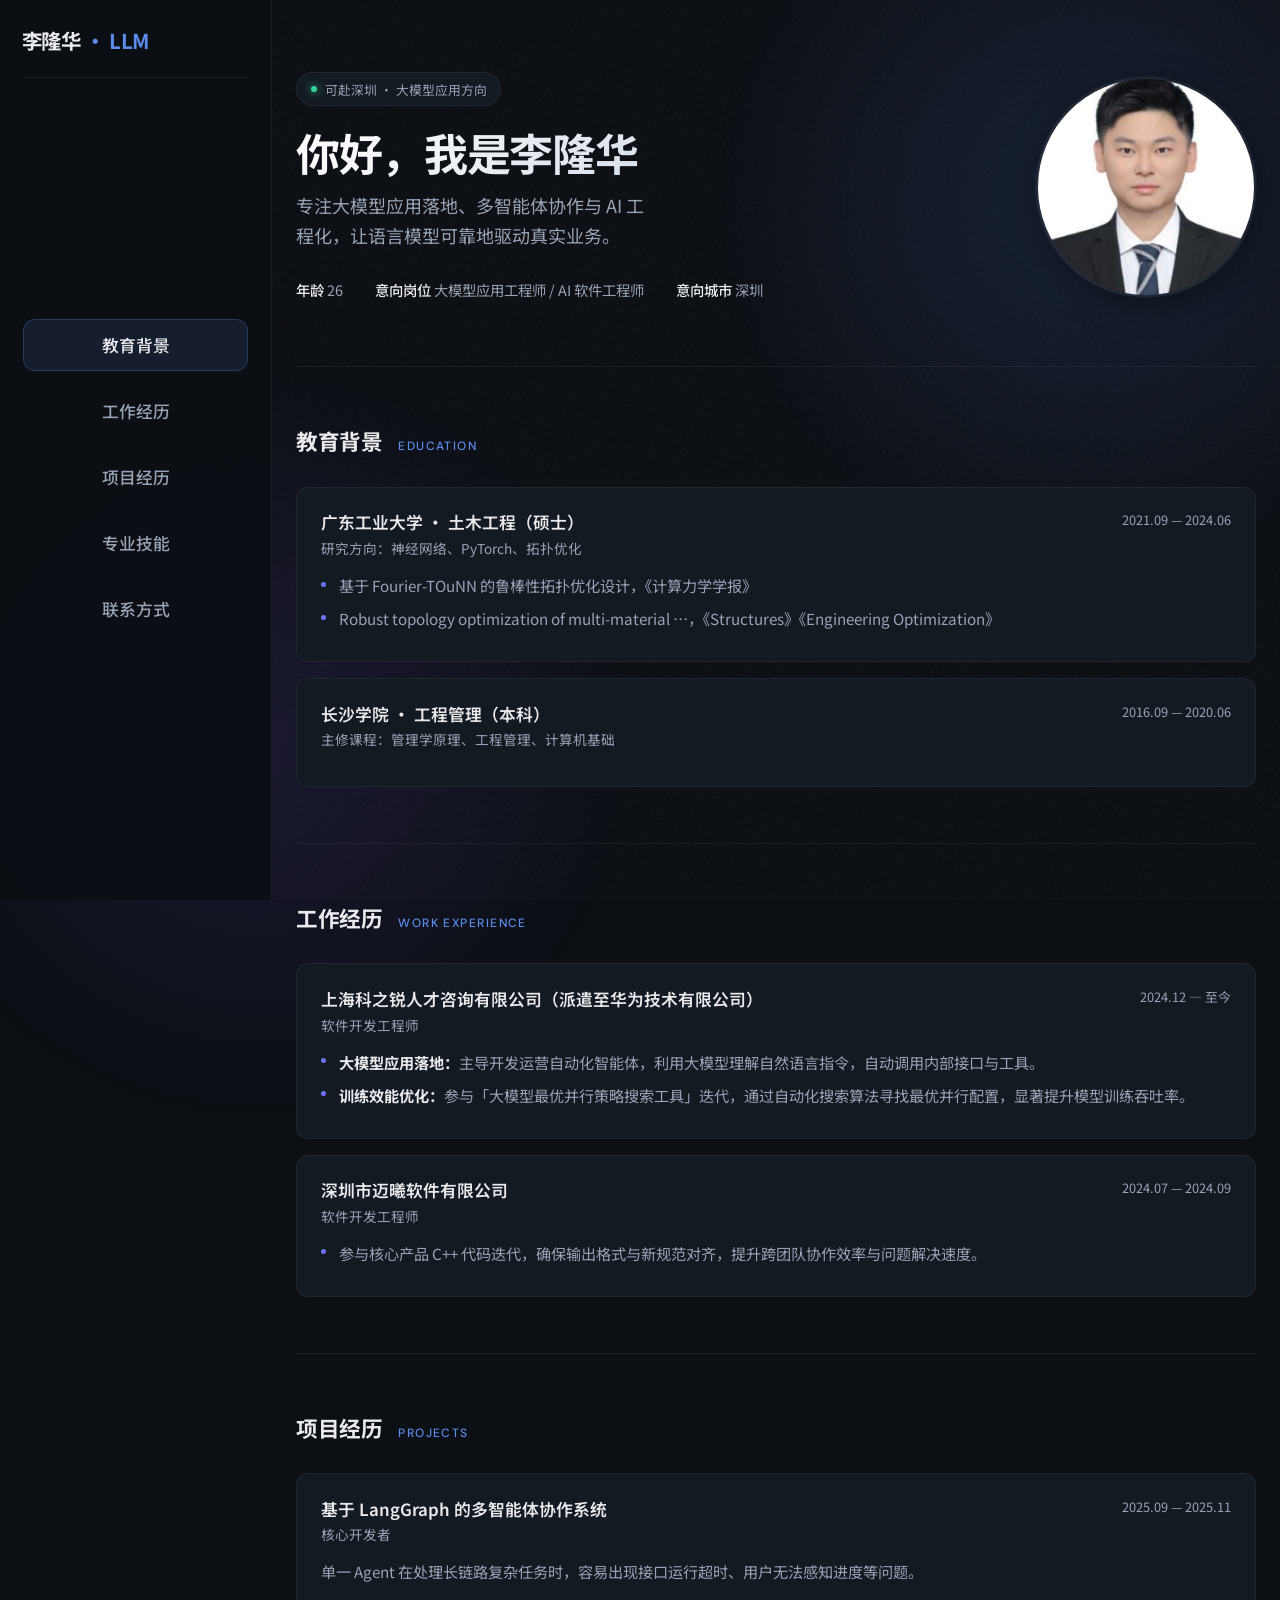
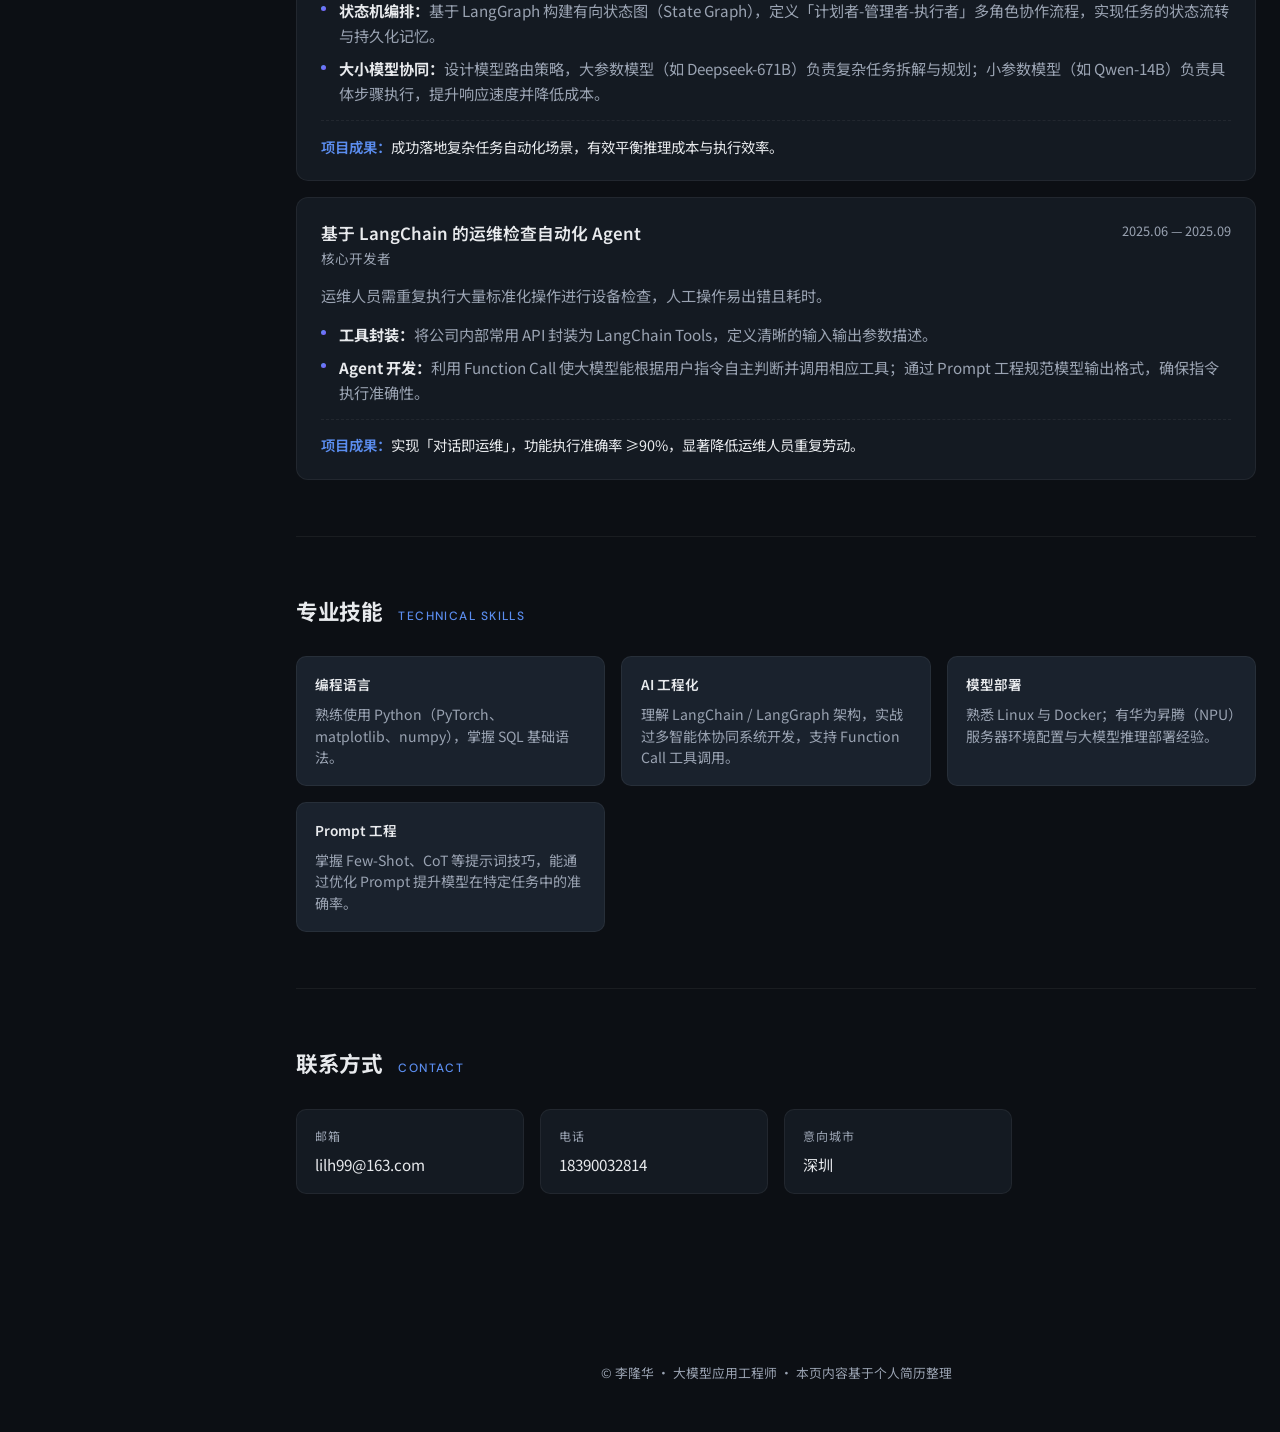
==== index.html @ 50808f7a "个人主页第一版--初步框架" ====
<!DOCTYPE html>
<html lang="zh-CN">
<head>
  <meta charset="UTF-8" />
  <meta name="viewport" content="width=device-width, initial-scale=1.0" />
  <meta name="description" content="李隆华 — 大模型应用工程师 / AI 软件工程师" />
  <title>李隆华 | 大模型应用工程师</title>
  <link rel="preconnect" href="https://fonts.googleapis.com" />
  <link rel="preconnect" href="https://fonts.gstatic.com" crossorigin />
  <link href="https://fonts.googleapis.com/css2?family=DM+Sans:ital,opsz,wght@0,9..40,400;0,9..40,500;0,9..40,600;0,9..40,700;1,9..40,400&family=Noto+Sans+SC:wght@400;500;600;700&display=swap" rel="stylesheet" />
  <style>
    :root {
      --bg: #0c0f14;
      --surface: #141a22;
      --surface2: #1a222d;
      --border: rgba(255, 255, 255, 0.06);
      --text: #e8eaed;
      --muted: #9aa3b2;
      --accent: #5b8def;
      --accent2: #7c5cff;
      --glow: rgba(91, 141, 239, 0.15);
      --sidebar-width: 272px;
      --header-height: 72px;
    }

    * {
      box-sizing: border-box;
      margin: 0;
      padding: 0;
    }

    html {
      scroll-behavior: smooth;
      scroll-padding-top: var(--header-height, 72px);
    }

    body {
      font-family: "Noto Sans SC", "DM Sans", system-ui, sans-serif;
      background: var(--bg);
      color: var(--text);
      line-height: 1.65;
      font-size: 16px;
      min-height: 100vh;
    }

    .noise {
      pointer-events: none;
      position: fixed;
      inset: 0;
      opacity: 0.03;
      background-image: url("data:image/svg+xml,%3Csvg viewBox='0 0 256 256' xmlns='http://www.w3.org/2000/svg'%3E%3Cfilter id='n'%3E%3CfeTurbulence type='fractalNoise' baseFrequency='0.9' numOctaves='4' stitchTiles='stitch'/%3E%3C/filter%3E%3Crect width='100%25' height='100%25' filter='url(%23n)'/%3E%3C/svg%3E");
      z-index: 0;
      transform: translateZ(0);
    }

    .gradient-orb {
      position: fixed;
      width: 60vw;
      height: 60vw;
      max-width: 900px;
      max-height: 900px;
      border-radius: 50%;
      background: radial-gradient(circle, var(--glow) 0%, transparent 70%);
      top: -20%;
      right: -15%;
      pointer-events: none;
      z-index: 0;
      contain: strict;
      transform: translateZ(0);
    }

    .gradient-orb2 {
      bottom: -25%;
      left: -10%;
      top: auto;
      right: auto;
      background: radial-gradient(circle, rgba(124, 92, 255, 0.12) 0%, transparent 70%);
    }

    header {
      position: fixed;
      left: 0;
      top: 0;
      bottom: 0;
      width: var(--sidebar-width);
      z-index: 100;
      background: rgba(12, 15, 20, 0.97);
      border-right: 1px solid var(--border);
      border-bottom: none;
    }

    .nav-inner {
      max-width: none;
      margin: 0;
      height: 100%;
      min-height: 100vh;
      padding: 1.65rem 1.35rem 2rem;
      display: flex;
      flex-direction: column;
      align-items: stretch;
      justify-content: flex-start;
      gap: 0;
    }

    .logo {
      flex-shrink: 0;
      width: 100%;
      text-align: left;
      font-weight: 700;
      font-size: 1.28rem;
      letter-spacing: -0.02em;
      color: var(--text);
      text-decoration: none;
      line-height: 1.38;
      padding-bottom: 1.4rem;
      margin-bottom: 0;
      border-bottom: 1px solid var(--border);
    }

    .logo span {
      color: var(--accent);
    }

    .site-nav {
      flex: 1;
      min-width: 0;
      min-height: 0;
      width: 100%;
      display: flex;
      flex-direction: column;
      justify-content: center;
      padding: 1.15rem 0 0.65rem;
    }

    .nav-list {
      list-style: none;
      display: flex;
      flex-direction: column;
      flex-wrap: nowrap;
      align-items: stretch;
      gap: 0.85rem;
      width: 100%;
      max-width: 100%;
      overflow-x: visible;
      overflow-y: auto;
      -webkit-overflow-scrolling: touch;
      scrollbar-width: thin;
      scrollbar-color: var(--border) transparent;
      padding: 0.65rem 0.1rem;
      mask-image: none;
    }

    .nav-list::-webkit-scrollbar {
      height: 4px;
    }

    .nav-list::-webkit-scrollbar-thumb {
      background: var(--border);
      border-radius: 4px;
    }

    .nav-link {
      flex-shrink: 0;
      display: block;
      text-align: center;
      color: var(--muted);
      text-decoration: none;
      font-size: 1.05rem;
      font-weight: 500;
      padding: 0.88rem 1rem;
      border-radius: 12px;
      line-height: 1.45;
      white-space: normal;
      transition: color 0.2s, background 0.2s;
    }

    .nav-link:hover {
      color: var(--text);
      background: rgba(255, 255, 255, 0.04);
    }

    .nav-link.active {
      color: var(--text);
      background: rgba(91, 141, 239, 0.12);
      box-shadow: inset 0 0 0 1px rgba(91, 141, 239, 0.25);
    }

    .content-column {
      margin-left: var(--sidebar-width);
      padding: 0 1.5rem 0;
    }

    main {
      position: relative;
      z-index: 1;
      max-width: 1040px;
      margin: 0 auto;
      padding: 0 0 5rem;
    }

    .hero {
      padding: 4.5rem 0 4rem;
      border-bottom: 1px solid var(--border);
      scroll-margin-top: 12px;
    }

    .hero-layout {
      display: flex;
      flex-direction: row;
      align-items: center;
      justify-content: space-between;
      gap: 2rem 3rem;
    }

    .hero-copy {
      flex: 1;
      min-width: 0;
    }

    .hero-photo {
      flex-shrink: 0;
      display: flex;
      align-items: center;
      justify-content: center;
    }

    .hero-photo img {
      display: block;
      width: min(220px, 32vw);
      height: auto;
      aspect-ratio: 1;
      border-radius: 50%;
      object-fit: cover;
      object-position: center 15%;
      border: 2px solid var(--border);
      box-shadow: 0 8px 32px rgba(0, 0, 0, 0.4), 0 0 0 1px rgba(255, 255, 255, 0.06);
    }

    .section-anchor {
      scroll-margin-top: 12px;
    }

    .hero-badge {
      display: inline-flex;
      align-items: center;
      gap: 0.5rem;
      padding: 0.35rem 0.85rem;
      border-radius: 999px;
      background: var(--surface);
      border: 1px solid var(--border);
      font-size: 0.8rem;
      color: var(--muted);
      margin-bottom: 1.25rem;
    }

    .hero-badge::before {
      content: "";
      width: 6px;
      height: 6px;
      border-radius: 50%;
      background: #34d399;
      box-shadow: 0 0 8px #34d399;
    }

    .hero h1 {
      font-size: clamp(2rem, 5vw, 2.75rem);
      font-weight: 700;
      letter-spacing: -0.03em;
      line-height: 1.2;
      margin-bottom: 0.75rem;
      background: linear-gradient(135deg, #fff 0%, #b8c5d6 100%);
      -webkit-background-clip: text;
      -webkit-text-fill-color: transparent;
      background-clip: text;
    }

    .hero .tagline {
      font-size: 1.125rem;
      color: var(--muted);
      max-width: 36ch;
      margin-bottom: 1.75rem;
    }

    .hero-meta {
      display: flex;
      flex-wrap: wrap;
      gap: 1rem 2rem;
      font-size: 0.9rem;
      color: var(--muted);
    }

    .hero-meta strong {
      color: var(--text);
      font-weight: 500;
    }

    .section {
      padding: 3.5rem 0;
      border-bottom: 1px solid var(--border);
    }

    .section:last-of-type {
      border-bottom: none;
    }

    .section-head {
      display: flex;
      align-items: baseline;
      gap: 1rem;
      margin-bottom: 1.75rem;
    }

    .section-head h2 {
      font-size: 1.35rem;
      font-weight: 700;
      letter-spacing: -0.02em;
    }

    .section-head .en {
      font-family: "DM Sans", sans-serif;
      font-size: 0.75rem;
      font-weight: 500;
      text-transform: uppercase;
      letter-spacing: 0.12em;
      color: var(--accent);
    }

    .card {
      background: var(--surface);
      border: 1px solid var(--border);
      border-radius: 12px;
      padding: 1.35rem 1.5rem;
      margin-bottom: 1rem;
    }

    .card:last-child {
      margin-bottom: 0;
    }

    .card-header {
      display: flex;
      flex-wrap: wrap;
      align-items: flex-start;
      justify-content: space-between;
      gap: 0.5rem 1rem;
      margin-bottom: 0.85rem;
    }

    .card-title {
      font-weight: 600;
      font-size: 1.05rem;
    }

    .card-sub {
      font-size: 0.85rem;
      color: var(--muted);
    }

    .card-date {
      font-size: 0.8rem;
      color: var(--muted);
      white-space: nowrap;
      font-variant-numeric: tabular-nums;
    }

    ul.dots {
      list-style: none;
      padding-left: 0;
    }

    ul.dots li {
      position: relative;
      padding-left: 1.1rem;
      margin-bottom: 0.5rem;
      color: var(--muted);
      font-size: 0.95rem;
    }

    ul.dots li::before {
      content: "";
      position: absolute;
      left: 0;
      top: 0.55em;
      width: 5px;
      height: 5px;
      border-radius: 50%;
      background: linear-gradient(135deg, var(--accent), var(--accent2));
    }

    .skills-grid {
      display: grid;
      grid-template-columns: repeat(auto-fill, minmax(260px, 1fr));
      gap: 1rem;
    }

    .skill-item {
      background: var(--surface2);
      border: 1px solid var(--border);
      border-radius: 10px;
      padding: 1rem 1.15rem;
    }

    .skill-item h3 {
      font-size: 0.85rem;
      font-weight: 600;
      color: var(--text);
      margin-bottom: 0.5rem;
    }

    .skill-item p {
      font-size: 0.88rem;
      color: var(--muted);
      line-height: 1.55;
    }

    .project-outcome {
      margin-top: 0.85rem;
      padding-top: 0.85rem;
      border-top: 1px dashed var(--border);
      font-size: 0.9rem;
      color: var(--text);
    }

    .project-outcome strong {
      color: var(--accent);
      font-weight: 600;
    }

    .contact-grid {
      display: grid;
      grid-template-columns: repeat(auto-fill, minmax(200px, 1fr));
      gap: 1rem;
    }

    .contact-item {
      background: var(--surface);
      border: 1px solid var(--border);
      border-radius: 10px;
      padding: 1rem 1.15rem;
    }

    .contact-item .label {
      font-size: 0.75rem;
      text-transform: uppercase;
      letter-spacing: 0.08em;
      color: var(--muted);
      margin-bottom: 0.35rem;
    }

    .contact-item a,
    .contact-item span {
      color: var(--text);
      text-decoration: none;
      font-size: 0.95rem;
      word-break: break-all;
    }

    .contact-item a:hover {
      color: var(--accent);
    }

    footer {
      text-align: center;
      max-width: 1040px;
      margin: 0 auto;
      padding: 2rem 0 3rem;
      color: var(--muted);
      font-size: 0.8rem;
      position: relative;
      z-index: 1;
    }

    @media (min-width: 641px) {
      html {
        scroll-padding-top: 12px;
      }
    }

    @media (max-width: 640px) {
      html {
        scroll-padding-top: var(--header-height, 72px);
      }

      header {
        position: sticky;
        top: 0;
        bottom: auto;
        left: auto;
        width: 100%;
        height: auto;
        border-right: none;
        border-bottom: 1px solid var(--border);
      }

      .nav-inner {
        flex-direction: row;
        flex-wrap: wrap;
        align-items: center;
        justify-content: space-between;
        min-height: 0;
        height: auto;
        padding: 0.75rem 1.5rem;
        gap: 0.75rem 1rem;
      }

      .logo {
        width: auto;
        text-align: left;
        font-size: 1rem;
        padding-bottom: 0;
        margin-bottom: 0;
        border-bottom: none;
      }

      .site-nav {
        flex: 1 1 100%;
        min-height: 0;
        width: auto;
        justify-content: stretch;
        padding: 0;
      }

      .nav-list {
        flex-direction: row;
        align-items: center;
        gap: 0.25rem;
        width: 100%;
        padding: 0.2rem 0 0.35rem;
        overflow-x: auto;
        overflow-y: hidden;
        mask-image: linear-gradient(to right, transparent, #000 12px, #000 calc(100% - 12px), transparent);
      }

      .nav-link {
        text-align: left;
        white-space: nowrap;
        font-size: 0.875rem;
        padding: 0.45rem 0.6rem;
        border-radius: 8px;
        line-height: 1.35;
      }

      .content-column {
        margin-left: 0;
      }

      main,
      footer {
        max-width: none;
      }

      footer {
        padding: 2rem 0 3rem;
      }

      .hero,
      .section-anchor {
        scroll-margin-top: calc(var(--header-height) + 8px);
      }

      .hero {
        padding-top: 3rem;
      }

      .hero-layout {
        flex-direction: column;
        align-items: center;
        text-align: center;
        gap: 1.75rem;
      }

      .hero-copy {
        text-align: center;
      }

      .hero-copy .hero-badge {
        margin-left: auto;
        margin-right: auto;
      }

      .hero-copy .tagline {
        margin-left: auto;
        margin-right: auto;
      }

      .hero-copy .hero-meta {
        justify-content: center;
      }

      .hero-photo {
        order: -1;
      }

      .hero-photo img {
        width: min(160px, 42vw);
      }
    }
  </style>
</head>
<body>
  <div class="noise" aria-hidden="true"></div>
  <div class="gradient-orb" aria-hidden="true"></div>
  <div class="gradient-orb gradient-orb2" aria-hidden="true"></div>

  <header id="site-header">
    <div class="nav-inner">
      <a class="logo" href="#">李隆华 <span>· LLM</span></a>
      <nav class="site-nav" aria-label="页面导航">
        <ul class="nav-list">
          <li><a class="nav-link" href="#education" data-section="education">教育背景</a></li>
          <li><a class="nav-link" href="#experience" data-section="experience">工作经历</a></li>
          <li><a class="nav-link" href="#projects" data-section="projects">项目经历</a></li>
          <li><a class="nav-link" href="#skills" data-section="skills">专业技能</a></li>
          <li><a class="nav-link" href="#contact" data-section="contact">联系方式</a></li>
        </ul>
      </nav>
    </div>
  </header>

  <div class="content-column">
  <main>
    <section class="hero" id="top">
      <div class="hero-layout">
        <div class="hero-copy">
          <div class="hero-badge">可赴深圳 · 大模型应用方向</div>
          <h1>你好，我是李隆华</h1>
          <p class="tagline">专注大模型应用落地、多智能体协作与 AI 工程化，让语言模型可靠地驱动真实业务。</p>
          <div class="hero-meta">
            <span><strong>年龄</strong> 26</span>
            <span><strong>意向岗位</strong> 大模型应用工程师 / AI 软件工程师</span>
            <span><strong>意向城市</strong> 深圳</span>
          </div>
        </div>
        <div class="hero-photo">
          <img src="assets/profile.png" alt="李隆华" width="220" height="220" decoding="async" />
        </div>
      </div>
    </section>

    <section class="section section-anchor" id="education">
      <div class="section-head">
        <h2>教育背景</h2>
        <span class="en">Education</span>
      </div>
      <div class="card">
        <div class="card-header">
          <div>
            <div class="card-title">广东工业大学 · 土木工程（硕士）</div>
            <div class="card-sub">研究方向：神经网络、PyTorch、拓扑优化</div>
          </div>
          <span class="card-date">2021.09 — 2024.06</span>
        </div>
        <ul class="dots">
          <li>基于 Fourier-TOuNN 的鲁棒性拓扑优化设计，《计算力学学报》</li>
          <li>Robust topology optimization of multi-material …，《Structures》《Engineering Optimization》</li>
        </ul>
      </div>
      <div class="card">
        <div class="card-header">
          <div>
            <div class="card-title">长沙学院 · 工程管理（本科）</div>
            <div class="card-sub">主修课程：管理学原理、工程管理、计算机基础</div>
          </div>
          <span class="card-date">2016.09 — 2020.06</span>
        </div>
      </div>
    </section>

    <section class="section section-anchor" id="experience">
      <div class="section-head">
        <h2>工作经历</h2>
        <span class="en">Work Experience</span>
      </div>
      <div class="card">
        <div class="card-header">
          <div>
            <div class="card-title">上海科之锐人才咨询有限公司（派遣至华为技术有限公司）</div>
            <div class="card-sub">软件开发工程师</div>
          </div>
          <span class="card-date">2024.12 — 至今</span>
        </div>
        <ul class="dots">
          <li><strong style="color: var(--text)">大模型应用落地：</strong>主导开发运营自动化智能体，利用大模型理解自然语言指令，自动调用内部接口与工具。</li>
          <li><strong style="color: var(--text)">训练效能优化：</strong>参与「大模型最优并行策略搜索工具」迭代，通过自动化搜索算法寻找最优并行配置，显著提升模型训练吞吐率。</li>
        </ul>
      </div>
      <div class="card">
        <div class="card-header">
          <div>
            <div class="card-title">深圳市迈曦软件有限公司</div>
            <div class="card-sub">软件开发工程师</div>
          </div>
          <span class="card-date">2024.07 — 2024.09</span>
        </div>
        <ul class="dots">
          <li>参与核心产品 C++ 代码迭代，确保输出格式与新规范对齐，提升跨团队协作效率与问题解决速度。</li>
        </ul>
      </div>
    </section>

    <section class="section section-anchor" id="projects">
      <div class="section-head">
        <h2>项目经历</h2>
        <span class="en">Projects</span>
      </div>
      <div class="card">
        <div class="card-header">
          <div>
            <div class="card-title">基于 LangGraph 的多智能体协作系统</div>
            <div class="card-sub">核心开发者</div>
          </div>
          <span class="card-date">2025.09 — 2025.11</span>
        </div>
        <p style="color: var(--muted); font-size: 0.95rem; margin-bottom: 0.85rem;">单一 Agent 在处理长链路复杂任务时，容易出现接口运行超时、用户无法感知进度等问题。</p>
        <ul class="dots">
          <li><strong style="color: var(--text)">状态机编排：</strong>基于 LangGraph 构建有向状态图（State Graph），定义「计划者-管理者-执行者」多角色协作流程，实现任务的状态流转与持久化记忆。</li>
          <li><strong style="color: var(--text)">大小模型协同：</strong>设计模型路由策略，大参数模型（如 Deepseek-671B）负责复杂任务拆解与规划；小参数模型（如 Qwen-14B）负责具体步骤执行，提升响应速度并降低成本。</li>
        </ul>
        <p class="project-outcome"><strong>项目成果：</strong>成功落地复杂任务自动化场景，有效平衡推理成本与执行效率。</p>
      </div>
      <div class="card">
        <div class="card-header">
          <div>
            <div class="card-title">基于 LangChain 的运维检查自动化 Agent</div>
            <div class="card-sub">核心开发者</div>
          </div>
          <span class="card-date">2025.06 — 2025.09</span>
        </div>
        <p style="color: var(--muted); font-size: 0.95rem; margin-bottom: 0.85rem;">运维人员需重复执行大量标准化操作进行设备检查，人工操作易出错且耗时。</p>
        <ul class="dots">
          <li><strong style="color: var(--text)">工具封装：</strong>将公司内部常用 API 封装为 LangChain Tools，定义清晰的输入输出参数描述。</li>
          <li><strong style="color: var(--text)">Agent 开发：</strong>利用 Function Call 使大模型能根据用户指令自主判断并调用相应工具；通过 Prompt 工程规范模型输出格式，确保指令执行准确性。</li>
        </ul>
        <p class="project-outcome"><strong>项目成果：</strong>实现「对话即运维」，功能执行准确率 ≥90%，显著降低运维人员重复劳动。</p>
      </div>
    </section>

    <section class="section section-anchor" id="skills">
      <div class="section-head">
        <h2>专业技能</h2>
        <span class="en">Technical Skills</span>
      </div>
      <div class="skills-grid">
        <div class="skill-item">
          <h3>编程语言</h3>
          <p>熟练使用 Python（PyTorch、matplotlib、numpy），掌握 SQL 基础语法。</p>
        </div>
        <div class="skill-item">
          <h3>AI 工程化</h3>
          <p>理解 LangChain / LangGraph 架构，实战过多智能体协同系统开发，支持 Function Call 工具调用。</p>
        </div>
        <div class="skill-item">
          <h3>模型部署</h3>
          <p>熟悉 Linux 与 Docker；有华为昇腾（NPU）服务器环境配置与大模型推理部署经验。</p>
        </div>
        <div class="skill-item">
          <h3>Prompt 工程</h3>
          <p>掌握 Few-Shot、CoT 等提示词技巧，能通过优化 Prompt 提升模型在特定任务中的准确率。</p>
        </div>
      </div>
    </section>

    <section class="section section-anchor" id="contact">
      <div class="section-head">
        <h2>联系方式</h2>
        <span class="en">Contact</span>
      </div>
      <div class="contact-grid">
        <div class="contact-item">
          <div class="label">邮箱</div>
          <a href="mailto:lilh99@163.com">lilh99@163.com</a>
        </div>
        <div class="contact-item">
          <div class="label">电话</div>
          <a href="tel:18390032814">18390032814</a>
        </div>
        <div class="contact-item">
          <div class="label">意向城市</div>
          <span>深圳</span>
        </div>
      </div>
    </section>
  </main>

  <footer>
    © 李隆华 · 大模型应用工程师 · 本页内容基于个人简历整理
  </footer>
  </div>

  <script>
    (function () {
      var sectionIds = ["education", "experience", "projects", "skills", "contact"];
      var header = document.getElementById("site-header");
      var navLinks = document.querySelectorAll(".nav-link");
      var listEl = document.querySelector(".nav-list");
      var mqMobile = window.matchMedia("(max-width: 640px)");

      function syncHeaderHeight() {
        if (!header) return;
        if (mqMobile.matches) {
          var h = Math.round(header.getBoundingClientRect().height);
          document.documentElement.style.setProperty("--header-height", h + "px");
        } else {
          document.documentElement.style.removeProperty("--header-height");
        }
      }

      var lastActive = "";
      var scrollNavLockUntil = 0;
      var io = null;

      function setActiveById(id) {
        if (id === lastActive) return;
        lastActive = id;
        navLinks.forEach(function (link) {
          var sec = link.getAttribute("data-section");
          link.classList.toggle("active", sec === id);
        });
      }

      function setupSectionObserver() {
        if (io) {
          io.disconnect();
          io = null;
        }
        if (mqMobile.matches) {
          io = new IntersectionObserver(
            function (entries) {
              if (Date.now() < scrollNavLockUntil) return;
              var bestId = "";
              var bestRatio = 0;
              for (var i = 0; i < entries.length; i++) {
                var e = entries[i];
                if (!e.isIntersecting) continue;
                var r = e.intersectionRatio;
                if (r > bestRatio) {
                  bestRatio = r;
                  bestId = e.target.id;
                }
              }
              if (bestId) setActiveById(bestId);
            },
            { root: null, rootMargin: "-42% 0px -42% 0px", threshold: [0, 0.1, 0.25, 0.5, 0.75, 1] }
          );
        } else {
          io = new IntersectionObserver(
            function (entries) {
              if (Date.now() < scrollNavLockUntil) return;
              var bestId = "";
              var bestRatio = 0;
              for (var i = 0; i < entries.length; i++) {
                var e = entries[i];
                if (!e.isIntersecting) continue;
                var r = e.intersectionRatio;
                if (r > bestRatio) {
                  bestRatio = r;
                  bestId = e.target.id;
                }
              }
              if (bestId) setActiveById(bestId);
            },
            { root: null, rootMargin: "-38% 0px -38% 0px", threshold: [0, 0.1, 0.25, 0.5, 0.75, 1] }
          );
        }
        for (var j = 0; j < sectionIds.length; j++) {
          var el = document.getElementById(sectionIds[j]);
          if (el) io.observe(el);
        }
      }

      function initialActiveFallback() {
        if (Date.now() < scrollNavLockUntil) return;
        var offset = mqMobile.matches ? (header ? header.getBoundingClientRect().height : 72) + 12 : 12;
        var y = window.scrollY + offset;
        var active = "";
        for (var i = 0; i < sectionIds.length; i++) {
          var el = document.getElementById(sectionIds[i]);
          if (!el) continue;
          var top = el.getBoundingClientRect().top + window.scrollY;
          if (y >= top) active = sectionIds[i];
        }
        setActiveById(active);
      }

      function refreshNav() {
        syncHeaderHeight();
        lastActive = "";
        navLinks.forEach(function (link) {
          link.classList.remove("active");
        });
        setupSectionObserver();
        requestAnimationFrame(function () {
          initialActiveFallback();
        });
      }

      syncHeaderHeight();
      setupSectionObserver();
      requestAnimationFrame(function () {
        initialActiveFallback();
      });

      window.addEventListener("resize", refreshNav);
      window.addEventListener("load", refreshNav);

      if (mqMobile.addEventListener) {
        mqMobile.addEventListener("change", refreshNav);
      } else if (mqMobile.addListener) {
        mqMobile.addListener(refreshNav);
      }

      navLinks.forEach(function (link) {
        link.addEventListener("click", function () {
          var sec = link.getAttribute("data-section");
          scrollNavLockUntil = Date.now() + 700;
          setActiveById(sec);
          if (listEl && mqMobile.matches) {
            link.scrollIntoView({ behavior: "smooth", inline: "center", block: "nearest" });
          }
          setTimeout(function () {
            scrollNavLockUntil = 0;
            lastActive = "";
          }, 750);
        });
      });
    })();
  </script>
</body>
</html>
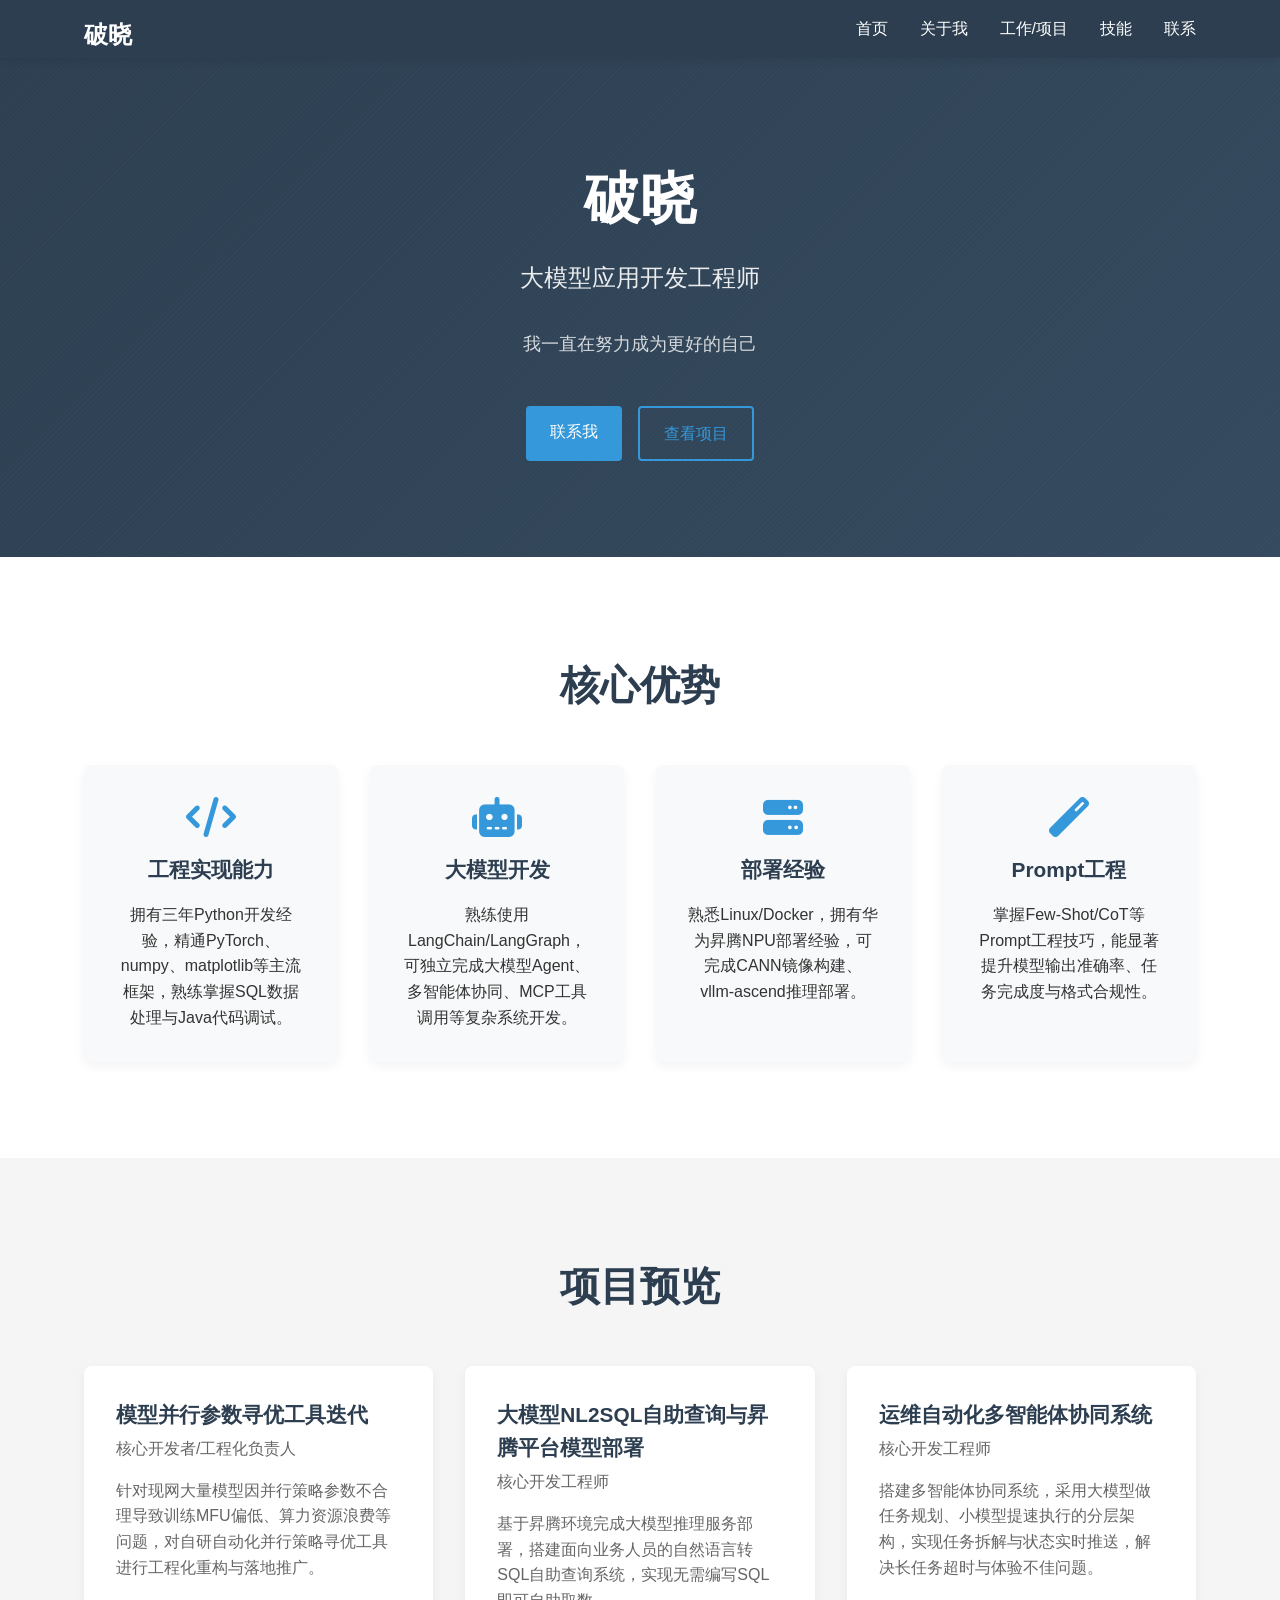
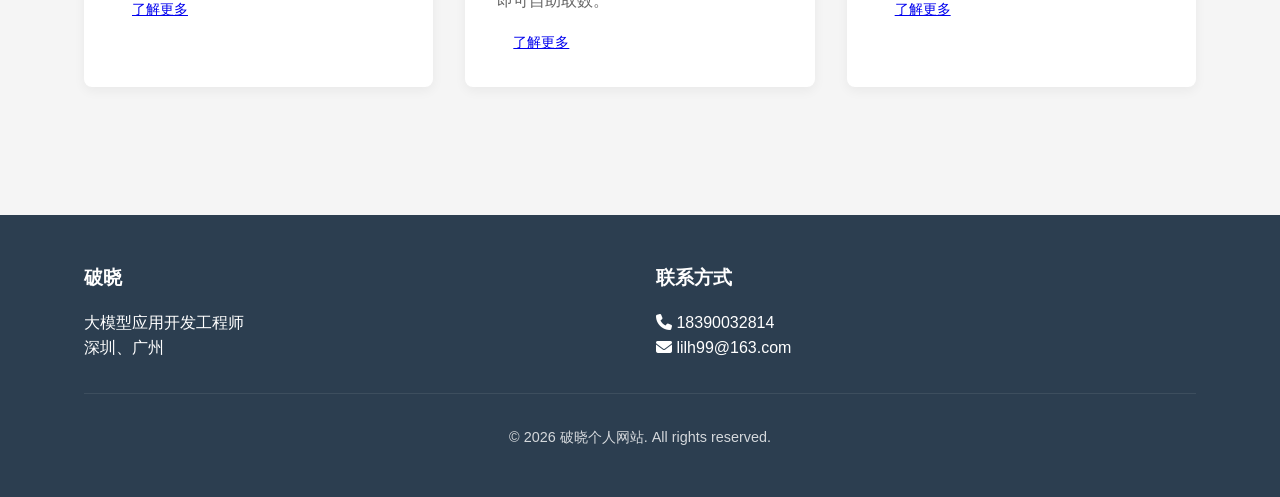
==== commit 2a3d1bc9: "个人网站第一版" ====
--- a/index.html
+++ b/index.html
@@ -1,929 +1,118 @@
 <!DOCTYPE html>
 <html lang="zh-CN">
 <head>
-  <meta charset="UTF-8" />
-  <meta name="viewport" content="width=device-width, initial-scale=1.0" />
-  <meta name="description" content="李隆华 — 大模型应用工程师 / AI 软件工程师" />
-  <title>李隆华 | 大模型应用工程师</title>
-  <link rel="preconnect" href="https://fonts.googleapis.com" />
-  <link rel="preconnect" href="https://fonts.gstatic.com" crossorigin />
-  <link href="https://fonts.googleapis.com/css2?family=DM+Sans:ital,opsz,wght@0,9..40,400;0,9..40,500;0,9..40,600;0,9..40,700;1,9..40,400&family=Noto+Sans+SC:wght@400;500;600;700&display=swap" rel="stylesheet" />
-  <style>
-    :root {
-      --bg: #0c0f14;
-      --surface: #141a22;
-      --surface2: #1a222d;
-      --border: rgba(255, 255, 255, 0.06);
-      --text: #e8eaed;
-      --muted: #9aa3b2;
-      --accent: #5b8def;
-      --accent2: #7c5cff;
-      --glow: rgba(91, 141, 239, 0.15);
-      --sidebar-width: 272px;
-      --header-height: 72px;
-    }
-
-    * {
-      box-sizing: border-box;
-      margin: 0;
-      padding: 0;
-    }
-
-    html {
-      scroll-behavior: smooth;
-      scroll-padding-top: var(--header-height, 72px);
-    }
-
-    body {
-      font-family: "Noto Sans SC", "DM Sans", system-ui, sans-serif;
-      background: var(--bg);
-      color: var(--text);
-      line-height: 1.65;
-      font-size: 16px;
-      min-height: 100vh;
-    }
-
-    .noise {
-      pointer-events: none;
-      position: fixed;
-      inset: 0;
-      opacity: 0.03;
-      background-image: url("data:image/svg+xml,%3Csvg viewBox='0 0 256 256' xmlns='http://www.w3.org/2000/svg'%3E%3Cfilter id='n'%3E%3CfeTurbulence type='fractalNoise' baseFrequency='0.9' numOctaves='4' stitchTiles='stitch'/%3E%3C/filter%3E%3Crect width='100%25' height='100%25' filter='url(%23n)'/%3E%3C/svg%3E");
-      z-index: 0;
-      transform: translateZ(0);
-    }
-
-    .gradient-orb {
-      position: fixed;
-      width: 60vw;
-      height: 60vw;
-      max-width: 900px;
-      max-height: 900px;
-      border-radius: 50%;
-      background: radial-gradient(circle, var(--glow) 0%, transparent 70%);
-      top: -20%;
-      right: -15%;
-      pointer-events: none;
-      z-index: 0;
-      contain: strict;
-      transform: translateZ(0);
-    }
-
-    .gradient-orb2 {
-      bottom: -25%;
-      left: -10%;
-      top: auto;
-      right: auto;
-      background: radial-gradient(circle, rgba(124, 92, 255, 0.12) 0%, transparent 70%);
-    }
-
-    header {
-      position: fixed;
-      left: 0;
-      top: 0;
-      bottom: 0;
-      width: var(--sidebar-width);
-      z-index: 100;
-      background: rgba(12, 15, 20, 0.97);
-      border-right: 1px solid var(--border);
-      border-bottom: none;
-    }
-
-    .nav-inner {
-      max-width: none;
-      margin: 0;
-      height: 100%;
-      min-height: 100vh;
-      padding: 1.65rem 1.35rem 2rem;
-      display: flex;
-      flex-direction: column;
-      align-items: stretch;
-      justify-content: flex-start;
-      gap: 0;
-    }
-
-    .logo {
-      flex-shrink: 0;
-      width: 100%;
-      text-align: left;
-      font-weight: 700;
-      font-size: 1.28rem;
-      letter-spacing: -0.02em;
-      color: var(--text);
-      text-decoration: none;
-      line-height: 1.38;
-      padding-bottom: 1.4rem;
-      margin-bottom: 0;
-      border-bottom: 1px solid var(--border);
-    }
-
-    .logo span {
-      color: var(--accent);
-    }
-
-    .site-nav {
-      flex: 1;
-      min-width: 0;
-      min-height: 0;
-      width: 100%;
-      display: flex;
-      flex-direction: column;
-      justify-content: center;
-      padding: 1.15rem 0 0.65rem;
-    }
-
-    .nav-list {
-      list-style: none;
-      display: flex;
-      flex-direction: column;
-      flex-wrap: nowrap;
-      align-items: stretch;
-      gap: 0.85rem;
-      width: 100%;
-      max-width: 100%;
-      overflow-x: visible;
-      overflow-y: auto;
-      -webkit-overflow-scrolling: touch;
-      scrollbar-width: thin;
-      scrollbar-color: var(--border) transparent;
-      padding: 0.65rem 0.1rem;
-      mask-image: none;
-    }
-
-    .nav-list::-webkit-scrollbar {
-      height: 4px;
-    }
-
-    .nav-list::-webkit-scrollbar-thumb {
-      background: var(--border);
-      border-radius: 4px;
-    }
-
-    .nav-link {
-      flex-shrink: 0;
-      display: block;
-      text-align: center;
-      color: var(--muted);
-      text-decoration: none;
-      font-size: 1.05rem;
-      font-weight: 500;
-      padding: 0.88rem 1rem;
-      border-radius: 12px;
-      line-height: 1.45;
-      white-space: normal;
-      transition: color 0.2s, background 0.2s;
-    }
-
-    .nav-link:hover {
-      color: var(--text);
-      background: rgba(255, 255, 255, 0.04);
-    }
-
-    .nav-link.active {
-      color: var(--text);
-      background: rgba(91, 141, 239, 0.12);
-      box-shadow: inset 0 0 0 1px rgba(91, 141, 239, 0.25);
-    }
-
-    .content-column {
-      margin-left: var(--sidebar-width);
-      padding: 0 1.5rem 0;
-    }
-
-    main {
-      position: relative;
-      z-index: 1;
-      max-width: 1040px;
-      margin: 0 auto;
-      padding: 0 0 5rem;
-    }
-
-    .hero {
-      padding: 4.5rem 0 4rem;
-      border-bottom: 1px solid var(--border);
-      scroll-margin-top: 12px;
-    }
-
-    .hero-layout {
-      display: flex;
-      flex-direction: row;
-      align-items: center;
-      justify-content: space-between;
-      gap: 2rem 3rem;
-    }
-
-    .hero-copy {
-      flex: 1;
-      min-width: 0;
-    }
-
-    .hero-photo {
-      flex-shrink: 0;
-      display: flex;
-      align-items: center;
-      justify-content: center;
-    }
-
-    .hero-photo img {
-      display: block;
-      width: min(220px, 32vw);
-      height: auto;
-      aspect-ratio: 1;
-      border-radius: 50%;
-      object-fit: cover;
-      object-position: center 15%;
-      border: 2px solid var(--border);
-      box-shadow: 0 8px 32px rgba(0, 0, 0, 0.4), 0 0 0 1px rgba(255, 255, 255, 0.06);
-    }
-
-    .section-anchor {
-      scroll-margin-top: 12px;
-    }
-
-    .hero-badge {
-      display: inline-flex;
-      align-items: center;
-      gap: 0.5rem;
-      padding: 0.35rem 0.85rem;
-      border-radius: 999px;
-      background: var(--surface);
-      border: 1px solid var(--border);
-      font-size: 0.8rem;
-      color: var(--muted);
-      margin-bottom: 1.25rem;
-    }
-
-    .hero-badge::before {
-      content: "";
-      width: 6px;
-      height: 6px;
-      border-radius: 50%;
-      background: #34d399;
-      box-shadow: 0 0 8px #34d399;
-    }
-
-    .hero h1 {
-      font-size: clamp(2rem, 5vw, 2.75rem);
-      font-weight: 700;
-      letter-spacing: -0.03em;
-      line-height: 1.2;
-      margin-bottom: 0.75rem;
-      background: linear-gradient(135deg, #fff 0%, #b8c5d6 100%);
-      -webkit-background-clip: text;
-      -webkit-text-fill-color: transparent;
-      background-clip: text;
-    }
-
-    .hero .tagline {
-      font-size: 1.125rem;
-      color: var(--muted);
-      max-width: 36ch;
-      margin-bottom: 1.75rem;
-    }
-
-    .hero-meta {
-      display: flex;
-      flex-wrap: wrap;
-      gap: 1rem 2rem;
-      font-size: 0.9rem;
-      color: var(--muted);
-    }
-
-    .hero-meta strong {
-      color: var(--text);
-      font-weight: 500;
-    }
-
-    .section {
-      padding: 3.5rem 0;
-      border-bottom: 1px solid var(--border);
-    }
-
-    .section:last-of-type {
-      border-bottom: none;
-    }
-
-    .section-head {
-      display: flex;
-      align-items: baseline;
-      gap: 1rem;
-      margin-bottom: 1.75rem;
-    }
-
-    .section-head h2 {
-      font-size: 1.35rem;
-      font-weight: 700;
-      letter-spacing: -0.02em;
-    }
-
-    .section-head .en {
-      font-family: "DM Sans", sans-serif;
-      font-size: 0.75rem;
-      font-weight: 500;
-      text-transform: uppercase;
-      letter-spacing: 0.12em;
-      color: var(--accent);
-    }
-
-    .card {
-      background: var(--surface);
-      border: 1px solid var(--border);
-      border-radius: 12px;
-      padding: 1.35rem 1.5rem;
-      margin-bottom: 1rem;
-    }
-
-    .card:last-child {
-      margin-bottom: 0;
-    }
-
-    .card-header {
-      display: flex;
-      flex-wrap: wrap;
-      align-items: flex-start;
-      justify-content: space-between;
-      gap: 0.5rem 1rem;
-      margin-bottom: 0.85rem;
-    }
-
-    .card-title {
-      font-weight: 600;
-      font-size: 1.05rem;
-    }
-
-    .card-sub {
-      font-size: 0.85rem;
-      color: var(--muted);
-    }
-
-    .card-date {
-      font-size: 0.8rem;
-      color: var(--muted);
-      white-space: nowrap;
-      font-variant-numeric: tabular-nums;
-    }
-
-    ul.dots {
-      list-style: none;
-      padding-left: 0;
-    }
-
-    ul.dots li {
-      position: relative;
-      padding-left: 1.1rem;
-      margin-bottom: 0.5rem;
-      color: var(--muted);
-      font-size: 0.95rem;
-    }
-
-    ul.dots li::before {
-      content: "";
-      position: absolute;
-      left: 0;
-      top: 0.55em;
-      width: 5px;
-      height: 5px;
-      border-radius: 50%;
-      background: linear-gradient(135deg, var(--accent), var(--accent2));
-    }
-
-    .skills-grid {
-      display: grid;
-      grid-template-columns: repeat(auto-fill, minmax(260px, 1fr));
-      gap: 1rem;
-    }
-
-    .skill-item {
-      background: var(--surface2);
-      border: 1px solid var(--border);
-      border-radius: 10px;
-      padding: 1rem 1.15rem;
-    }
-
-    .skill-item h3 {
-      font-size: 0.85rem;
-      font-weight: 600;
-      color: var(--text);
-      margin-bottom: 0.5rem;
-    }
-
-    .skill-item p {
-      font-size: 0.88rem;
-      color: var(--muted);
-      line-height: 1.55;
-    }
-
-    .project-outcome {
-      margin-top: 0.85rem;
-      padding-top: 0.85rem;
-      border-top: 1px dashed var(--border);
-      font-size: 0.9rem;
-      color: var(--text);
-    }
-
-    .project-outcome strong {
-      color: var(--accent);
-      font-weight: 600;
-    }
-
-    .contact-grid {
-      display: grid;
-      grid-template-columns: repeat(auto-fill, minmax(200px, 1fr));
-      gap: 1rem;
-    }
-
-    .contact-item {
-      background: var(--surface);
-      border: 1px solid var(--border);
-      border-radius: 10px;
-      padding: 1rem 1.15rem;
-    }
-
-    .contact-item .label {
-      font-size: 0.75rem;
-      text-transform: uppercase;
-      letter-spacing: 0.08em;
-      color: var(--muted);
-      margin-bottom: 0.35rem;
-    }
-
-    .contact-item a,
-    .contact-item span {
-      color: var(--text);
-      text-decoration: none;
-      font-size: 0.95rem;
-      word-break: break-all;
-    }
-
-    .contact-item a:hover {
-      color: var(--accent);
-    }
-
-    footer {
-      text-align: center;
-      max-width: 1040px;
-      margin: 0 auto;
-      padding: 2rem 0 3rem;
-      color: var(--muted);
-      font-size: 0.8rem;
-      position: relative;
-      z-index: 1;
-    }
-
-    @media (min-width: 641px) {
-      html {
-        scroll-padding-top: 12px;
-      }
-    }
-
-    @media (max-width: 640px) {
-      html {
-        scroll-padding-top: var(--header-height, 72px);
-      }
-
-      header {
-        position: sticky;
-        top: 0;
-        bottom: auto;
-        left: auto;
-        width: 100%;
-        height: auto;
-        border-right: none;
-        border-bottom: 1px solid var(--border);
-      }
-
-      .nav-inner {
-        flex-direction: row;
-        flex-wrap: wrap;
-        align-items: center;
-        justify-content: space-between;
-        min-height: 0;
-        height: auto;
-        padding: 0.75rem 1.5rem;
-        gap: 0.75rem 1rem;
-      }
-
-      .logo {
-        width: auto;
-        text-align: left;
-        font-size: 1rem;
-        padding-bottom: 0;
-        margin-bottom: 0;
-        border-bottom: none;
-      }
-
-      .site-nav {
-        flex: 1 1 100%;
-        min-height: 0;
-        width: auto;
-        justify-content: stretch;
-        padding: 0;
-      }
-
-      .nav-list {
-        flex-direction: row;
-        align-items: center;
-        gap: 0.25rem;
-        width: 100%;
-        padding: 0.2rem 0 0.35rem;
-        overflow-x: auto;
-        overflow-y: hidden;
-        mask-image: linear-gradient(to right, transparent, #000 12px, #000 calc(100% - 12px), transparent);
-      }
-
-      .nav-link {
-        text-align: left;
-        white-space: nowrap;
-        font-size: 0.875rem;
-        padding: 0.45rem 0.6rem;
-        border-radius: 8px;
-        line-height: 1.35;
-      }
-
-      .content-column {
-        margin-left: 0;
-      }
-
-      main,
-      footer {
-        max-width: none;
-      }
-
-      footer {
-        padding: 2rem 0 3rem;
-      }
-
-      .hero,
-      .section-anchor {
-        scroll-margin-top: calc(var(--header-height) + 8px);
-      }
-
-      .hero {
-        padding-top: 3rem;
-      }
-
-      .hero-layout {
-        flex-direction: column;
-        align-items: center;
-        text-align: center;
-        gap: 1.75rem;
-      }
-
-      .hero-copy {
-        text-align: center;
-      }
-
-      .hero-copy .hero-badge {
-        margin-left: auto;
-        margin-right: auto;
-      }
-
-      .hero-copy .tagline {
-        margin-left: auto;
-        margin-right: auto;
-      }
-
-      .hero-copy .hero-meta {
-        justify-content: center;
-      }
-
-      .hero-photo {
-        order: -1;
-      }
-
-      .hero-photo img {
-        width: min(160px, 42vw);
-      }
-    }
-  </style>
+    <meta charset="UTF-8">
+    <meta name="viewport" content="width=device-width, initial-scale=1.0">
+    <title>破晓 - 个人网站</title>
+    <link rel="stylesheet" href="css/style.css">
+    <link rel="stylesheet" href="https://cdnjs.cloudflare.com/ajax/libs/font-awesome/6.4.0/css/all.min.css">
 </head>
 <body>
-  <div class="noise" aria-hidden="true"></div>
-  <div class="gradient-orb" aria-hidden="true"></div>
-  <div class="gradient-orb gradient-orb2" aria-hidden="true"></div>
+    <header>
+        <nav>
+            <div class="container">
+                <div class="logo">
+                    <a href="index.html">破晓</a>
+                </div>
+                <ul class="nav-links">
+                    <li><a href="index.html">首页</a></li>
+                    <li><a href="about.html">关于我</a></li>
+                    <li><a href="experience.html">工作/项目</a></li>
+                    <li><a href="skills.html">技能</a></li>
+                    <li><a href="contact.html">联系</a></li>
+                </ul>
+            </div>
+        </nav>
+    </header>
 
-  <header id="site-header">
-    <div class="nav-inner">
-      <a class="logo" href="#">李隆华 <span>· LLM</span></a>
-      <nav class="site-nav" aria-label="页面导航">
-        <ul class="nav-list">
-          <li><a class="nav-link" href="#education" data-section="education">教育背景</a></li>
-          <li><a class="nav-link" href="#experience" data-section="experience">工作经历</a></li>
-          <li><a class="nav-link" href="#projects" data-section="projects">项目经历</a></li>
-          <li><a class="nav-link" href="#skills" data-section="skills">专业技能</a></li>
-          <li><a class="nav-link" href="#contact" data-section="contact">联系方式</a></li>
-        </ul>
-      </nav>
-    </div>
-  </header>
-
-  <div class="content-column">
-  <main>
-    <section class="hero" id="top">
-      <div class="hero-layout">
-        <div class="hero-copy">
-          <div class="hero-badge">可赴深圳 · 大模型应用方向</div>
-          <h1>你好，我是李隆华</h1>
-          <p class="tagline">专注大模型应用落地、多智能体协作与 AI 工程化，让语言模型可靠地驱动真实业务。</p>
-          <div class="hero-meta">
-            <span><strong>年龄</strong> 26</span>
-            <span><strong>意向岗位</strong> 大模型应用工程师 / AI 软件工程师</span>
-            <span><strong>意向城市</strong> 深圳</span>
-          </div>
+    <section class="hero">
+        <div class="container">
+            <div class="hero-content">
+                <h1>破晓</h1>
+                <h2>大模型应用开发工程师</h2>
+                <p>我一直在努力成为更好的自己</p>
+                <div class="hero-buttons">
+                    <a href="contact.html" class="btn">联系我</a>
+                    <a href="experience.html" class="btn btn-secondary">查看项目</a>
+                </div>
+            </div>
         </div>
-        <div class="hero-photo">
-          <img src="assets/profile.png" alt="李隆华" width="220" height="220" decoding="async" />
-        </div>
-      </div>
     </section>
 
-    <section class="section section-anchor" id="education">
-      <div class="section-head">
-        <h2>教育背景</h2>
-        <span class="en">Education</span>
-      </div>
-      <div class="card">
-        <div class="card-header">
-          <div>
-            <div class="card-title">广东工业大学 · 土木工程（硕士）</div>
-            <div class="card-sub">研究方向：神经网络、PyTorch、拓扑优化</div>
-          </div>
-          <span class="card-date">2021.09 — 2024.06</span>
+    <section class="core-strengths">
+        <div class="container">
+            <h2>核心优势</h2>
+            <div class="strengths-grid">
+                <div class="strength-item">
+                    <i class="fas fa-code"></i>
+                    <h3>工程实现能力</h3>
+                    <p>拥有三年Python开发经验，精通PyTorch、numpy、matplotlib等主流框架，熟练掌握SQL数据处理与Java代码调试。</p>
+                </div>
+                <div class="strength-item">
+                    <i class="fas fa-robot"></i>
+                    <h3>大模型开发</h3>
+                    <p>熟练使用LangChain/LangGraph，可独立完成大模型Agent、多智能体协同、MCP工具调用等复杂系统开发。</p>
+                </div>
+                <div class="strength-item">
+                    <i class="fas fa-server"></i>
+                    <h3>部署经验</h3>
+                    <p>熟悉Linux/Docker，拥有华为昇腾NPU部署经验，可完成CANN镜像构建、vllm-ascend推理部署。</p>
+                </div>
+                <div class="strength-item">
+                    <i class="fas fa-magic"></i>
+                    <h3>Prompt工程</h3>
+                    <p>掌握Few-Shot/CoT等Prompt工程技巧，能显著提升模型输出准确率、任务完成度与格式合规性。</p>
+                </div>
+            </div>
         </div>
-        <ul class="dots">
-          <li>基于 Fourier-TOuNN 的鲁棒性拓扑优化设计，《计算力学学报》</li>
-          <li>Robust topology optimization of multi-material …，《Structures》《Engineering Optimization》</li>
-        </ul>
-      </div>
-      <div class="card">
-        <div class="card-header">
-          <div>
-            <div class="card-title">长沙学院 · 工程管理（本科）</div>
-            <div class="card-sub">主修课程：管理学原理、工程管理、计算机基础</div>
-          </div>
-          <span class="card-date">2016.09 — 2020.06</span>
-        </div>
-      </div>
     </section>
 
-    <section class="section section-anchor" id="experience">
-      <div class="section-head">
-        <h2>工作经历</h2>
-        <span class="en">Work Experience</span>
-      </div>
-      <div class="card">
-        <div class="card-header">
-          <div>
-            <div class="card-title">上海科之锐人才咨询有限公司（派遣至华为技术有限公司）</div>
-            <div class="card-sub">软件开发工程师</div>
-          </div>
-          <span class="card-date">2024.12 — 至今</span>
+    <section class="projects-preview">
+        <div class="container">
+            <h2>项目预览</h2>
+            <div class="projects-grid">
+                <div class="project-item">
+                    <h3>模型并行参数寻优工具迭代</h3>
+                    <p>核心开发者/工程化负责人</p>
+                    <p>针对现网大量模型因并行策略参数不合理导致训练MFU偏低、算力资源浪费等问题，对自研自动化并行策略寻优工具进行工程化重构与落地推广。</p>
+                    <a href="experience.html" class="btn-sm">了解更多</a>
+                </div>
+                <div class="project-item">
+                    <h3>大模型NL2SQL自助查询与昇腾平台模型部署</h3>
+                    <p>核心开发工程师</p>
+                    <p>基于昇腾环境完成大模型推理服务部署，搭建面向业务人员的自然语言转SQL自助查询系统，实现无需编写SQL即可自助取数。</p>
+                    <a href="experience.html" class="btn-sm">了解更多</a>
+                </div>
+                <div class="project-item">
+                    <h3>运维自动化多智能体协同系统</h3>
+                    <p>核心开发工程师</p>
+                    <p>搭建多智能体协同系统，采用大模型做任务规划、小模型提速执行的分层架构，实现任务拆解与状态实时推送，解决长任务超时与体验不佳问题。</p>
+                    <a href="experience.html" class="btn-sm">了解更多</a>
+                </div>
+            </div>
         </div>
-        <ul class="dots">
-          <li><strong style="color: var(--text)">大模型应用落地：</strong>主导开发运营自动化智能体，利用大模型理解自然语言指令，自动调用内部接口与工具。</li>
-          <li><strong style="color: var(--text)">训练效能优化：</strong>参与「大模型最优并行策略搜索工具」迭代，通过自动化搜索算法寻找最优并行配置，显著提升模型训练吞吐率。</li>
-        </ul>
-      </div>
-      <div class="card">
-        <div class="card-header">
-          <div>
-            <div class="card-title">深圳市迈曦软件有限公司</div>
-            <div class="card-sub">软件开发工程师</div>
-          </div>
-          <span class="card-date">2024.07 — 2024.09</span>
-        </div>
-        <ul class="dots">
-          <li>参与核心产品 C++ 代码迭代，确保输出格式与新规范对齐，提升跨团队协作效率与问题解决速度。</li>
-        </ul>
-      </div>
     </section>
 
-    <section class="section section-anchor" id="projects">
-      <div class="section-head">
-        <h2>项目经历</h2>
-        <span class="en">Projects</span>
-      </div>
-      <div class="card">
-        <div class="card-header">
-          <div>
-            <div class="card-title">基于 LangGraph 的多智能体协作系统</div>
-            <div class="card-sub">核心开发者</div>
-          </div>
-          <span class="card-date">2025.09 — 2025.11</span>
+    <footer>
+        <div class="container">
+            <div class="footer-content">
+                <div class="footer-info">
+                    <h3>破晓</h3>
+                    <p>大模型应用开发工程师</p>
+                    <p>深圳、广州</p>
+                </div>
+                <div class="footer-contact">
+                    <h3>联系方式</h3>
+                    <p><i class="fas fa-phone"></i> 18390032814</p>
+                    <p><i class="fas fa-envelope"></i> lilh99@163.com</p>
+                </div>
+            </div>
+            <div class="footer-bottom">
+                <p>&copy; 2026 破晓个人网站. All rights reserved.</p>
+            </div>
         </div>
-        <p style="color: var(--muted); font-size: 0.95rem; margin-bottom: 0.85rem;">单一 Agent 在处理长链路复杂任务时，容易出现接口运行超时、用户无法感知进度等问题。</p>
-        <ul class="dots">
-          <li><strong style="color: var(--text)">状态机编排：</strong>基于 LangGraph 构建有向状态图（State Graph），定义「计划者-管理者-执行者」多角色协作流程，实现任务的状态流转与持久化记忆。</li>
-          <li><strong style="color: var(--text)">大小模型协同：</strong>设计模型路由策略，大参数模型（如 Deepseek-671B）负责复杂任务拆解与规划；小参数模型（如 Qwen-14B）负责具体步骤执行，提升响应速度并降低成本。</li>
-        </ul>
-        <p class="project-outcome"><strong>项目成果：</strong>成功落地复杂任务自动化场景，有效平衡推理成本与执行效率。</p>
-      </div>
-      <div class="card">
-        <div class="card-header">
-          <div>
-            <div class="card-title">基于 LangChain 的运维检查自动化 Agent</div>
-            <div class="card-sub">核心开发者</div>
-          </div>
-          <span class="card-date">2025.06 — 2025.09</span>
-        </div>
-        <p style="color: var(--muted); font-size: 0.95rem; margin-bottom: 0.85rem;">运维人员需重复执行大量标准化操作进行设备检查，人工操作易出错且耗时。</p>
-        <ul class="dots">
-          <li><strong style="color: var(--text)">工具封装：</strong>将公司内部常用 API 封装为 LangChain Tools，定义清晰的输入输出参数描述。</li>
-          <li><strong style="color: var(--text)">Agent 开发：</strong>利用 Function Call 使大模型能根据用户指令自主判断并调用相应工具；通过 Prompt 工程规范模型输出格式，确保指令执行准确性。</li>
-        </ul>
-        <p class="project-outcome"><strong>项目成果：</strong>实现「对话即运维」，功能执行准确率 ≥90%，显著降低运维人员重复劳动。</p>
-      </div>
-    </section>
+    </footer>
 
-    <section class="section section-anchor" id="skills">
-      <div class="section-head">
-        <h2>专业技能</h2>
-        <span class="en">Technical Skills</span>
-      </div>
-      <div class="skills-grid">
-        <div class="skill-item">
-          <h3>编程语言</h3>
-          <p>熟练使用 Python（PyTorch、matplotlib、numpy），掌握 SQL 基础语法。</p>
-        </div>
-        <div class="skill-item">
-          <h3>AI 工程化</h3>
-          <p>理解 LangChain / LangGraph 架构，实战过多智能体协同系统开发，支持 Function Call 工具调用。</p>
-        </div>
-        <div class="skill-item">
-          <h3>模型部署</h3>
-          <p>熟悉 Linux 与 Docker；有华为昇腾（NPU）服务器环境配置与大模型推理部署经验。</p>
-        </div>
-        <div class="skill-item">
-          <h3>Prompt 工程</h3>
-          <p>掌握 Few-Shot、CoT 等提示词技巧，能通过优化 Prompt 提升模型在特定任务中的准确率。</p>
-        </div>
-      </div>
-    </section>
-
-    <section class="section section-anchor" id="contact">
-      <div class="section-head">
-        <h2>联系方式</h2>
-        <span class="en">Contact</span>
-      </div>
-      <div class="contact-grid">
-        <div class="contact-item">
-          <div class="label">邮箱</div>
-          <a href="mailto:lilh99@163.com">lilh99@163.com</a>
-        </div>
-        <div class="contact-item">
-          <div class="label">电话</div>
-          <a href="tel:18390032814">18390032814</a>
-        </div>
-        <div class="contact-item">
-          <div class="label">意向城市</div>
-          <span>深圳</span>
-        </div>
-      </div>
-    </section>
-  </main>
-
-  <footer>
-    © 李隆华 · 大模型应用工程师 · 本页内容基于个人简历整理
-  </footer>
-  </div>
-
-  <script>
-    (function () {
-      var sectionIds = ["education", "experience", "projects", "skills", "contact"];
-      var header = document.getElementById("site-header");
-      var navLinks = document.querySelectorAll(".nav-link");
-      var listEl = document.querySelector(".nav-list");
-      var mqMobile = window.matchMedia("(max-width: 640px)");
-
-      function syncHeaderHeight() {
-        if (!header) return;
-        if (mqMobile.matches) {
-          var h = Math.round(header.getBoundingClientRect().height);
-          document.documentElement.style.setProperty("--header-height", h + "px");
-        } else {
-          document.documentElement.style.removeProperty("--header-height");
-        }
-      }
-
-      var lastActive = "";
-      var scrollNavLockUntil = 0;
-      var io = null;
-
-      function setActiveById(id) {
-        if (id === lastActive) return;
-        lastActive = id;
-        navLinks.forEach(function (link) {
-          var sec = link.getAttribute("data-section");
-          link.classList.toggle("active", sec === id);
-        });
-      }
-
-      function setupSectionObserver() {
-        if (io) {
-          io.disconnect();
-          io = null;
-        }
-        if (mqMobile.matches) {
-          io = new IntersectionObserver(
-            function (entries) {
-              if (Date.now() < scrollNavLockUntil) return;
-              var bestId = "";
-              var bestRatio = 0;
-              for (var i = 0; i < entries.length; i++) {
-                var e = entries[i];
-                if (!e.isIntersecting) continue;
-                var r = e.intersectionRatio;
-                if (r > bestRatio) {
-                  bestRatio = r;
-                  bestId = e.target.id;
-                }
-              }
-              if (bestId) setActiveById(bestId);
-            },
-            { root: null, rootMargin: "-42% 0px -42% 0px", threshold: [0, 0.1, 0.25, 0.5, 0.75, 1] }
-          );
-        } else {
-          io = new IntersectionObserver(
-            function (entries) {
-              if (Date.now() < scrollNavLockUntil) return;
-              var bestId = "";
-              var bestRatio = 0;
-              for (var i = 0; i < entries.length; i++) {
-                var e = entries[i];
-                if (!e.isIntersecting) continue;
-                var r = e.intersectionRatio;
-                if (r > bestRatio) {
-                  bestRatio = r;
-                  bestId = e.target.id;
-                }
-              }
-              if (bestId) setActiveById(bestId);
-            },
-            { root: null, rootMargin: "-38% 0px -38% 0px", threshold: [0, 0.1, 0.25, 0.5, 0.75, 1] }
-          );
-        }
-        for (var j = 0; j < sectionIds.length; j++) {
-          var el = document.getElementById(sectionIds[j]);
-          if (el) io.observe(el);
-        }
-      }
-
-      function initialActiveFallback() {
-        if (Date.now() < scrollNavLockUntil) return;
-        var offset = mqMobile.matches ? (header ? header.getBoundingClientRect().height : 72) + 12 : 12;
-        var y = window.scrollY + offset;
-        var active = "";
-        for (var i = 0; i < sectionIds.length; i++) {
-          var el = document.getElementById(sectionIds[i]);
-          if (!el) continue;
-          var top = el.getBoundingClientRect().top + window.scrollY;
-          if (y >= top) active = sectionIds[i];
-        }
-        setActiveById(active);
-      }
-
-      function refreshNav() {
-        syncHeaderHeight();
-        lastActive = "";
-        navLinks.forEach(function (link) {
-          link.classList.remove("active");
-        });
-        setupSectionObserver();
-        requestAnimationFrame(function () {
-          initialActiveFallback();
-        });
-      }
-
-      syncHeaderHeight();
-      setupSectionObserver();
-      requestAnimationFrame(function () {
-        initialActiveFallback();
-      });
-
-      window.addEventListener("resize", refreshNav);
-      window.addEventListener("load", refreshNav);
-
-      if (mqMobile.addEventListener) {
-        mqMobile.addEventListener("change", refreshNav);
-      } else if (mqMobile.addListener) {
-        mqMobile.addListener(refreshNav);
-      }
-
-      navLinks.forEach(function (link) {
-        link.addEventListener("click", function () {
-          var sec = link.getAttribute("data-section");
-          scrollNavLockUntil = Date.now() + 700;
-          setActiveById(sec);
-          if (listEl && mqMobile.matches) {
-            link.scrollIntoView({ behavior: "smooth", inline: "center", block: "nearest" });
-          }
-          setTimeout(function () {
-            scrollNavLockUntil = 0;
-            lastActive = "";
-          }, 750);
-        });
-      });
-    })();
-  </script>
+    <script src="js/script.js"></script>
 </body>
 </html>
--- a/css/style.css
+++ b/css/style.css
@@ -0,0 +1,635 @@
+/* 全局样式 */
+* {
+    margin: 0;
+    padding: 0;
+    box-sizing: border-box;
+}
+
+body {
+    font-family: 'Segoe UI', Tahoma, Geneva, Verdana, sans-serif;
+    line-height: 1.6;
+    color: #333;
+    background-color: #f5f5f5;
+}
+
+.container {
+    width: 90%;
+    max-width: 1200px;
+    margin: 0 auto;
+    padding: 0 20px;
+}
+
+/* 导航栏 */
+header {
+    background-color: #2c3e50;
+    color: #fff;
+    position: sticky;
+    top: 0;
+    z-index: 1000;
+    box-shadow: 0 2px 10px rgba(0, 0, 0, 0.1);
+}
+
+nav {
+    padding: 1rem 0;
+}
+
+.nav-links {
+    display: flex;
+    list-style: none;
+    justify-content: flex-end;
+    gap: 2rem;
+}
+
+.nav-links a {
+    color: #fff;
+    text-decoration: none;
+    font-weight: 500;
+    transition: color 0.3s ease;
+}
+
+.nav-links a:hover {
+    color: #3498db;
+}
+
+.logo {
+    font-size: 1.5rem;
+    font-weight: 700;
+    float: left;
+}
+
+.logo a {
+    color: #fff;
+    text-decoration: none;
+}
+
+/* 英雄区域 */
+.hero {
+    background: linear-gradient(135deg, #2c3e50 0%, #34495e 100%);
+    color: #fff;
+    padding: 6rem 0;
+    text-align: center;
+    position: relative;
+    overflow: hidden;
+}
+
+.hero::before {
+    content: '';
+    position: absolute;
+    top: 0;
+    left: 0;
+    width: 100%;
+    height: 100%;
+    background: url('[data-uri]');
+    opacity: 0.1;
+}
+
+.hero-content {
+    position: relative;
+    z-index: 1;
+}
+
+.hero h1 {
+    font-size: 3.5rem;
+    margin-bottom: 1rem;
+    font-weight: 700;
+}
+
+.hero h2 {
+    font-size: 1.5rem;
+    margin-bottom: 2rem;
+    font-weight: 400;
+    opacity: 0.9;
+}
+
+.hero p {
+    font-size: 1.1rem;
+    margin-bottom: 3rem;
+    max-width: 600px;
+    margin-left: auto;
+    margin-right: auto;
+    opacity: 0.8;
+}
+
+.hero-buttons {
+    display: flex;
+    justify-content: center;
+    gap: 1rem;
+    flex-wrap: wrap;
+}
+
+/* 按钮样式 */
+.btn {
+    display: inline-block;
+    padding: 0.8rem 1.5rem;
+    background-color: #3498db;
+    color: #fff;
+    text-decoration: none;
+    border-radius: 4px;
+    font-weight: 500;
+    transition: all 0.3s ease;
+    border: none;
+    cursor: pointer;
+}
+
+.btn:hover {
+    background-color: #2980b9;
+    transform: translateY(-2px);
+    box-shadow: 0 4px 12px rgba(52, 152, 219, 0.3);
+}
+
+.btn-secondary {
+    background-color: transparent;
+    border: 2px solid #3498db;
+    color: #3498db;
+}
+
+.btn-secondary:hover {
+    background-color: #3498db;
+    color: #fff;
+}
+
+.btn-sm {
+    padding: 0.5rem 1rem;
+    font-size: 0.9rem;
+}
+
+/* 核心优势 */
+.core-strengths {
+    padding: 6rem 0;
+    background-color: #fff;
+}
+
+.core-strengths h2 {
+    text-align: center;
+    font-size: 2.5rem;
+    margin-bottom: 3rem;
+    color: #2c3e50;
+}
+
+.strengths-grid {
+    display: grid;
+    grid-template-columns: repeat(auto-fit, minmax(250px, 1fr));
+    gap: 2rem;
+}
+
+.strength-item {
+    background-color: #f8f9fa;
+    padding: 2rem;
+    border-radius: 8px;
+    box-shadow: 0 4px 12px rgba(0, 0, 0, 0.05);
+    transition: all 0.3s ease;
+    text-align: center;
+}
+
+.strength-item:hover {
+    transform: translateY(-5px);
+    box-shadow: 0 8px 20px rgba(0, 0, 0, 0.1);
+}
+
+.strength-item i {
+    font-size: 2.5rem;
+    color: #3498db;
+    margin-bottom: 1rem;
+}
+
+.strength-item h3 {
+    font-size: 1.3rem;
+    margin-bottom: 1rem;
+    color: #2c3e50;
+}
+
+/* 项目预览 */
+.projects-preview {
+    padding: 6rem 0;
+    background-color: #f5f5f5;
+}
+
+.projects-preview h2 {
+    text-align: center;
+    font-size: 2.5rem;
+    margin-bottom: 3rem;
+    color: #2c3e50;
+}
+
+.projects-grid {
+    display: grid;
+    grid-template-columns: repeat(auto-fit, minmax(300px, 1fr));
+    gap: 2rem;
+}
+
+.project-item {
+    background-color: #fff;
+    padding: 2rem;
+    border-radius: 8px;
+    box-shadow: 0 4px 12px rgba(0, 0, 0, 0.05);
+    transition: all 0.3s ease;
+}
+
+.project-item:hover {
+    transform: translateY(-5px);
+    box-shadow: 0 8px 20px rgba(0, 0, 0, 0.1);
+}
+
+.project-item h3 {
+    font-size: 1.3rem;
+    margin-bottom: 0.5rem;
+    color: #2c3e50;
+}
+
+.project-item p {
+    margin-bottom: 1rem;
+    color: #666;
+}
+
+/* 关于我页面 */
+.about {
+    padding: 6rem 0;
+    background-color: #fff;
+}
+
+.about h1 {
+    text-align: center;
+    font-size: 2.5rem;
+    margin-bottom: 3rem;
+    color: #2c3e50;
+}
+
+.about-content {
+    display: grid;
+    grid-template-columns: 1fr 2fr;
+    gap: 3rem;
+}
+
+.about-info h2,
+.about-education h2 {
+    font-size: 1.5rem;
+    margin-bottom: 1.5rem;
+    color: #2c3e50;
+    border-bottom: 2px solid #3498db;
+    padding-bottom: 0.5rem;
+}
+
+.about-info ul {
+    list-style: none;
+}
+
+.about-info li {
+    margin-bottom: 0.8rem;
+    display: flex;
+}
+
+.about-info strong {
+    width: 80px;
+    color: #2c3e50;
+}
+
+.education-item {
+    margin-bottom: 2rem;
+    padding-bottom: 2rem;
+    border-bottom: 1px solid #e0e0e0;
+}
+
+.education-item:last-child {
+    border-bottom: none;
+    margin-bottom: 0;
+    padding-bottom: 0;
+}
+
+.education-item h3 {
+    font-size: 1.3rem;
+    margin-bottom: 0.3rem;
+    color: #2c3e50;
+}
+
+.education-item .period {
+    color: #3498db;
+    font-weight: 500;
+    margin-bottom: 0.3rem;
+}
+
+.education-item .degree {
+    font-weight: 500;
+    margin-bottom: 0.5rem;
+}
+
+.education-item .achievements {
+    list-style: disc;
+    margin-left: 1.5rem;
+    margin-top: 0.5rem;
+}
+
+.education-item .achievements a {
+    color: #3498db;
+    text-decoration: none;
+    transition: color 0.3s ease;
+}
+
+.education-item .achievements a:hover {
+    color: #2980b9;
+    text-decoration: underline;
+}
+
+/* 工作/项目经历页面 */
+.experience {
+    padding: 6rem 0;
+    background-color: #f5f5f5;
+}
+
+.experience h1 {
+    text-align: center;
+    font-size: 2.5rem;
+    margin-bottom: 3rem;
+    color: #2c3e50;
+}
+
+.experience h2 {
+    font-size: 1.8rem;
+    margin: 3rem 0 1.5rem;
+    color: #2c3e50;
+    border-bottom: 2px solid #3498db;
+    padding-bottom: 0.5rem;
+}
+
+.experience-item,
+.project-item {
+    background-color: #fff;
+    padding: 2rem;
+    border-radius: 8px;
+    box-shadow: 0 4px 12px rgba(0, 0, 0, 0.05);
+    margin-bottom: 2rem;
+}
+
+.experience-item h3,
+.project-item h3 {
+    font-size: 1.3rem;
+    margin-bottom: 0.3rem;
+    color: #2c3e50;
+}
+
+.experience-item .period,
+.project-item .period {
+    color: #3498db;
+    font-weight: 500;
+    margin-bottom: 0.3rem;
+}
+
+.experience-item .position,
+.project-item .role {
+    font-weight: 500;
+    margin-bottom: 1rem;
+}
+
+.experience-item .responsibilities,
+.project-item .work-content {
+    list-style: disc;
+    margin-left: 1.5rem;
+    margin-top: 1rem;
+}
+
+.experience-item .responsibilities li,
+.project-item .work-content li {
+    margin-bottom: 0.5rem;
+}
+
+.project-item .description {
+    margin-bottom: 1rem;
+}
+
+.project-item .tech-stack {
+    font-weight: 500;
+    color: #3498db;
+    margin-bottom: 1rem;
+}
+
+/* 技能页面 */
+.skills {
+    padding: 6rem 0;
+    background-color: #fff;
+}
+
+.skills h1 {
+    text-align: center;
+    font-size: 2.5rem;
+    margin-bottom: 3rem;
+    color: #2c3e50;
+}
+
+.skills-content {
+    display: grid;
+    grid-template-columns: 1fr 1fr;
+    gap: 3rem;
+}
+
+.skills-chart {
+    height: 400px;
+}
+
+.skills-details h2 {
+    font-size: 1.5rem;
+    margin-bottom: 1.5rem;
+    color: #2c3e50;
+    border-bottom: 2px solid #3498db;
+    padding-bottom: 0.5rem;
+}
+
+.skill-category {
+    margin-bottom: 2rem;
+}
+
+.skill-category h3 {
+    font-size: 1.2rem;
+    margin-bottom: 1rem;
+    color: #2c3e50;
+    display: flex;
+    align-items: center;
+    gap: 0.5rem;
+}
+
+.skill-category h3 i {
+    color: #3498db;
+}
+
+.skill-category ul {
+    list-style: none;
+    margin-left: 1.5rem;
+}
+
+.skill-category li {
+    margin-bottom: 0.5rem;
+    position: relative;
+}
+
+.skill-category li::before {
+    content: '•';
+    color: #3498db;
+    font-weight: bold;
+    position: absolute;
+    left: -1rem;
+}
+
+/* 联系页面 */
+.contact {
+    padding: 6rem 0;
+    background-color: #f5f5f5;
+}
+
+.contact h1 {
+    text-align: center;
+    font-size: 2.5rem;
+    margin-bottom: 3rem;
+    color: #2c3e50;
+}
+
+.contact-content {
+    display: grid;
+    grid-template-columns: 1fr 1fr;
+    gap: 3rem;
+}
+
+.contact-form h2,
+.contact-info h2 {
+    font-size: 1.5rem;
+    margin-bottom: 1.5rem;
+    color: #2c3e50;
+    border-bottom: 2px solid #3498db;
+    padding-bottom: 0.5rem;
+}
+
+.form-group {
+    margin-bottom: 1.5rem;
+}
+
+.form-group label {
+    display: block;
+    margin-bottom: 0.5rem;
+    font-weight: 500;
+    color: #2c3e50;
+}
+
+.form-group input,
+.form-group textarea {
+    width: 100%;
+    padding: 0.8rem;
+    border: 1px solid #ddd;
+    border-radius: 4px;
+    font-size: 1rem;
+    transition: border-color 0.3s ease;
+}
+
+.form-group input:focus,
+.form-group textarea:focus {
+    outline: none;
+    border-color: #3498db;
+    box-shadow: 0 0 0 2px rgba(52, 152, 219, 0.2);
+}
+
+.contact-details {
+    list-style: none;
+    margin-bottom: 2rem;
+}
+
+.contact-details li {
+    margin-bottom: 1rem;
+    display: flex;
+    align-items: center;
+    gap: 1rem;
+}
+
+.contact-details i {
+    color: #3498db;
+    font-size: 1.2rem;
+    width: 24px;
+}
+
+/* 页脚 */
+footer {
+    background-color: #2c3e50;
+    color: #fff;
+    padding: 3rem 0;
+}
+
+.footer-content {
+    display: grid;
+    grid-template-columns: repeat(auto-fit, minmax(200px, 1fr));
+    gap: 2rem;
+    margin-bottom: 2rem;
+}
+
+.footer-info h3,
+.footer-contact h3 {
+    font-size: 1.2rem;
+    margin-bottom: 1rem;
+}
+
+.footer-bottom {
+    text-align: center;
+    padding-top: 2rem;
+    border-top: 1px solid rgba(255, 255, 255, 0.1);
+    font-size: 0.9rem;
+    opacity: 0.8;
+}
+
+/* 响应式设计 */
+@media (max-width: 768px) {
+    .nav-links {
+        flex-direction: column;
+        align-items: center;
+        gap: 1rem;
+    }
+
+    .logo {
+        float: none;
+        text-align: center;
+        margin-bottom: 1rem;
+    }
+
+    .hero h1 {
+        font-size: 2.5rem;
+    }
+
+    .hero h2 {
+        font-size: 1.2rem;
+    }
+
+    .about-content,
+    .skills-content,
+    .contact-content {
+        grid-template-columns: 1fr;
+    }
+
+    .hero-buttons {
+        flex-direction: column;
+        align-items: center;
+    }
+
+    .strengths-grid,
+    .projects-grid {
+        grid-template-columns: 1fr;
+    }
+}
+
+/* 动画效果 */
+@keyframes fadeIn {
+    from {
+        opacity: 0;
+        transform: translateY(20px);
+    }
+    to {
+        opacity: 1;
+        transform: translateY(0);
+    }
+}
+
+.core-strengths,
+.projects-preview,
+.about,
+.experience,
+.skills,
+.contact {
+    animation: fadeIn 0.8s ease-out;
+}
+
+/* 滚动效果 */
+html {
+    scroll-behavior: smooth;
+}
